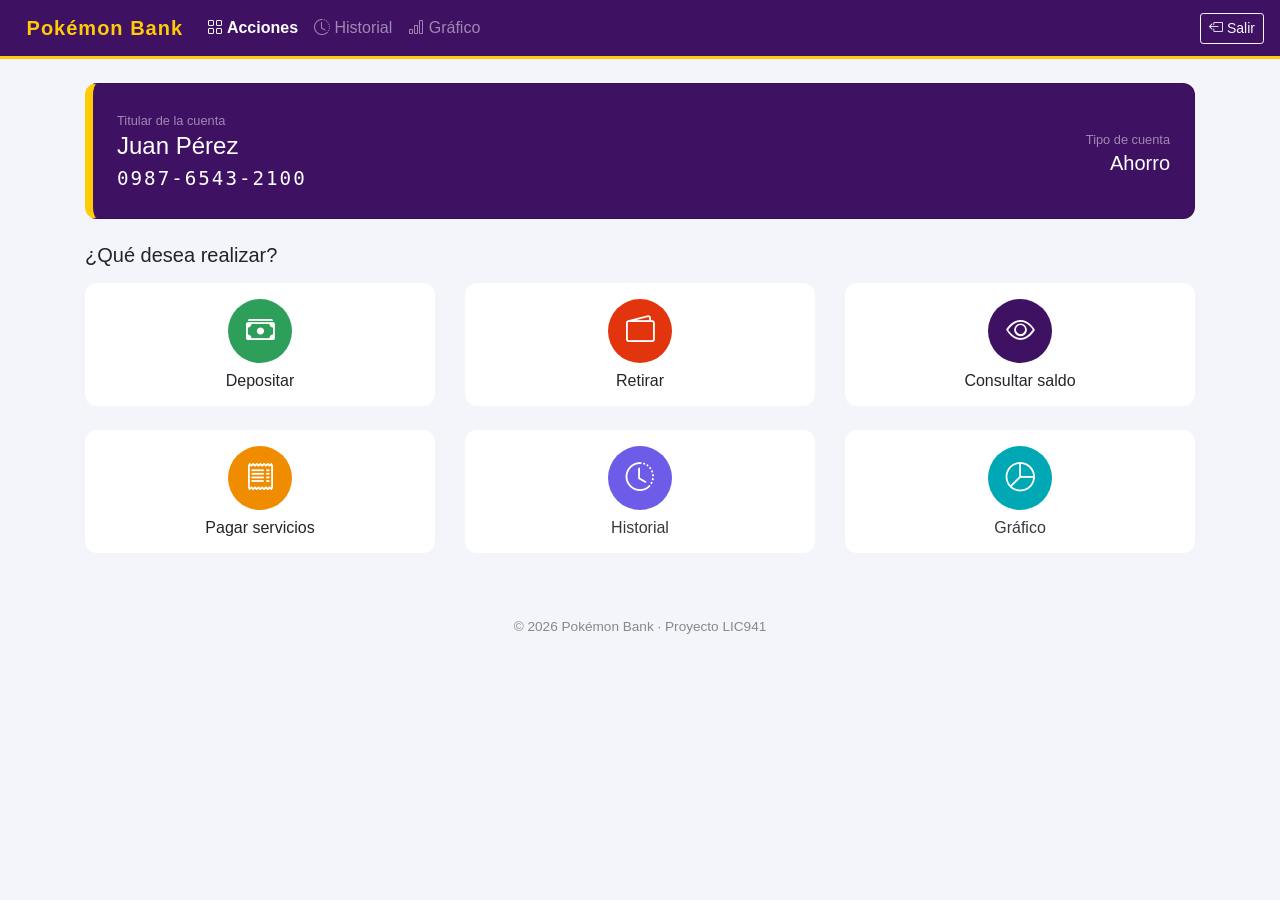
==== acciones.html @ 696d9718 "agregado front que envio privado Julio y Daniel" ====
<!DOCTYPE html>
<html lang="es">
<head>
  <meta charset="UTF-8">
  <meta name="viewport" content="width=device-width, initial-scale=1.0">
  <title>Pokémon Bank | Acciones</title>
  <link rel="stylesheet" href="https://cdn.jsdelivr.net/npm/bootstrap@4.6.2/dist/css/bootstrap.min.css">
  <link rel="stylesheet" href="https://cdn.jsdelivr.net/npm/bootstrap-icons@1.11.3/font/bootstrap-icons.min.css">
  <link rel="stylesheet" href="css/estilos.css">
</head>
<body>

  <!-- Barra de navegación -->
  <nav class="navbar navbar-expand-md navbar-dark navbar-bank">
    <a class="navbar-brand" href="acciones.html"><img src="images/logo.svg" alt="" width="30" class="mr-1"> Pokémon Bank</a>
    <button class="navbar-toggler" type="button" data-toggle="collapse" data-target="#menu" aria-controls="menu" aria-expanded="false" aria-label="Menú">
      <span class="navbar-toggler-icon"></span>
    </button>
    <div class="collapse navbar-collapse" id="menu">
      <ul class="navbar-nav mr-auto">
        <li class="nav-item"><a class="nav-link active" href="acciones.html"><i class="bi bi-grid"></i> Acciones</a></li>
        <li class="nav-item"><a class="nav-link" href="historial.html"><i class="bi bi-clock-history"></i> Historial</a></li>
        <li class="nav-item"><a class="nav-link" href="grafico.html"><i class="bi bi-bar-chart"></i> Gráfico</a></li>
      </ul>
      <a href="index.html" class="btn btn-outline-light btn-sm"><i class="bi bi-box-arrow-left"></i> Salir</a>
    </div>
  </nav>

  <main class="container my-4">

    <!-- Datos del titular -->
    <section class="card cuenta-card p-4 mb-4">
      <div class="d-flex flex-wrap justify-content-between align-items-center">
        <div>
          <small class="text-white-50">Titular de la cuenta</small>
          <h2 class="h4 mb-1">Juan Pérez</h2>
          <span class="numero">0987-6543-2100</span>
        </div>
        <div class="text-md-right mt-3 mt-md-0">
          <small class="text-white-50">Tipo de cuenta</small>
          <p class="h5 mb-0">Ahorro</p>
        </div>
      </div>
    </section>

    <h3 class="h5 mb-3">¿Qué desea realizar?</h3>

    <!-- Acciones -->
    <section class="row">
      <div class="col-6 col-md-4 mb-4">
        <div class="card accion-card text-center p-3" data-toggle="modal" data-target="#modalDeposito">
          <div><span class="accion-icono bg-deposito"><i class="bi bi-cash-stack"></i></span></div>
          <h4 class="h6 mb-0">Depositar</h4>
        </div>
      </div>
      <div class="col-6 col-md-4 mb-4">
        <div class="card accion-card text-center p-3" data-toggle="modal" data-target="#modalRetiro">
          <div><span class="accion-icono bg-retiro"><i class="bi bi-wallet2"></i></span></div>
          <h4 class="h6 mb-0">Retirar</h4>
        </div>
      </div>
      <div class="col-6 col-md-4 mb-4">
        <div class="card accion-card text-center p-3" data-toggle="modal" data-target="#modalSaldo">
          <div><span class="accion-icono bg-saldo"><i class="bi bi-eye"></i></span></div>
          <h4 class="h6 mb-0">Consultar saldo</h4>
        </div>
      </div>
      <div class="col-6 col-md-4 mb-4">
        <div class="card accion-card text-center p-3" data-toggle="modal" data-target="#modalServicios">
          <div><span class="accion-icono bg-servicio"><i class="bi bi-receipt"></i></span></div>
          <h4 class="h6 mb-0">Pagar servicios</h4>
        </div>
      </div>
      <div class="col-6 col-md-4 mb-4">
        <a href="historial.html" class="card accion-card text-center p-3 text-dark text-decoration-none">
          <div><span class="accion-icono bg-historial"><i class="bi bi-clock-history"></i></span></div>
          <h4 class="h6 mb-0">Historial</h4>
        </a>
      </div>
      <div class="col-6 col-md-4 mb-4">
        <a href="grafico.html" class="card accion-card text-center p-3 text-dark text-decoration-none">
          <div><span class="accion-icono bg-grafico"><i class="bi bi-pie-chart"></i></span></div>
          <h4 class="h6 mb-0">Gráfico</h4>
        </a>
      </div>
    </section>
  </main>

  

  <footer class="text-center py-3">© 2026 Pokémon Bank · Proyecto LIC941</footer>

  <!-- JS de Bootstrap (necesario para menú y modales) -->
  <script src="https://cdn.jsdelivr.net/npm/jquery@3.5.1/dist/jquery.slim.min.js"></script>
  <script src="https://cdn.jsdelivr.net/npm/bootstrap@4.6.2/dist/js/bootstrap.bundle.min.js"></script>
</body>
</html>
---- css/estilos.css ----
/* ===== Pokémon Bank ATM - Estilos personalizados ===== */
/* Limpiando Codigo y reformulando */

:root {
  --morado: #3e1163;
  --morado-oscuro: #000208;
  --amarillo: #ffcb05;
  --rojo: #e3350d;
  --verde: #2e9e5b;
  --gris-claro: #f3f5fb;
}

body {
  background: var(--gris-claro);
  font-family: "Segoe UI", Roboto, Arial, sans-serif;
  min-height: 100vh;
}

/* Barra de area de arriba la amarilla*/
.navbar-bank {
  background: var(--morado);
  border-bottom: 3px solid var(--amarillo);
}
.navbar-bank .navbar-brand {
  color: var(--amarillo);
  font-weight: 700;
  letter-spacing: 1px;
}
.navbar-bank .nav-link,
.navbar-bank .navbar-text { color: #fff; }
.navbar-bank .nav-link:hover { color: var(--amarillo); }
.navbar-bank .nav-link.active { color: var(--amarillo); font-weight: 600; }


/* Este se usa en EL fondo de inicio de sesión */
.login-fondo {
  background: linear-gradient(135deg, var(--morado) 0%, var(--morado-oscuro) 100%);
}
.login-card {
  border: none;
  border-top: 6px solid var(--amarillo);
  border-radius: 12px;
  box-shadow: 0 10px 30px rgba(0, 0, 0, .25);
}
.pin-input {
  font-size: 2rem;
  letter-spacing: 1rem;
  text-align: center;
}
.teclado .btn {
  font-size: 1.4rem;
  height: 60px;
  font-weight: 600;
}

/* ---- Tarjeta de cuenta ---- */
.cuenta-card {
  background: var(--morado);
  color: #fff;
  border-radius: 12px;
  border-left: 8px solid var(--amarillo);
}
.cuenta-card .numero { font-family: monospace; font-size: 1.2rem; letter-spacing: 2px; }

/* ---- Botones de acción ---- */
.accion-card {
  border: none;
  border-radius: 12px;
  transition: transform .15s, box-shadow .15s;
  cursor: pointer;
  height: 100%;
}
.accion-card:hover {
  transform: translateY(-4px);
  box-shadow: 0 8px 20px rgba(0, 0, 0, .15);
}
.accion-icono {
  width: 64px; height: 64px;
  border-radius: 50%;
  display: inline-flex; align-items: center; justify-content: center;
  font-size: 1.8rem;
  margin-bottom: .5rem;
  color: #fff;
}




.bg-deposito { background: var(--verde); }
.bg-retiro   { background: var(--rojo); }
.bg-saldo    { background: var(--morado); }
.bg-servicio { background: #f08c00; }
.bg-historial{ background: #6c5ce7; }
.bg-grafico  { background: #00a8b5; }

/* ---- Botones con colores de la marca ---- */
.btn-bank {
  background: var(--amarillo);
  color: var(--morado-oscuro);
  font-weight: 700;
  border: none;
}
.btn-bank:hover { background: #e6b600; color: var(--morado-oscuro); }

/* ---- Historial ---- */
.badge-deposito { background: var(--verde); color: #fff; }
.badge-retiro   { background: var(--rojo); color: #fff; }
.badge-servicio { background: #f08c00; color: #fff; }
.badge-saldo    { background: var(--morado); color: #fff; }
.monto-positivo { color: var(--verde); font-weight: 600; }
.monto-negativo { color: var(--rojo); font-weight: 600; }

/* ---- Gráfico (solo CSS, Fase 1) ---- */
.grafico-barras {
  display: flex;
  align-items: flex-end;
  justify-content: space-around;
  height: 260px;
  border-left: 2px solid #ccc;
  border-bottom: 2px solid #ccc;
  padding: 0 10px;
}
.barra {
  width: 18%;
  border-radius: 6px 6px 0 0;
  position: relative;
  text-align: center;
  color: #fff;
  font-weight: 700;
  padding-top: 6px;
}
.barra-etiqueta {
  display: flex;
  justify-content: space-around;
  font-size: .85rem;
  margin-top: 6px;
}
.barra-etiqueta span { width: 18%; text-align: center; }

footer {
  color: #888;
  font-size: .85rem;
}

/* ---- Responsive ---- */
@media (max-width: 576px) {
  .pin-input { font-size: 1.5rem; letter-spacing: .6rem; }
  .logo-texto { font-size: 1.6rem; }
}
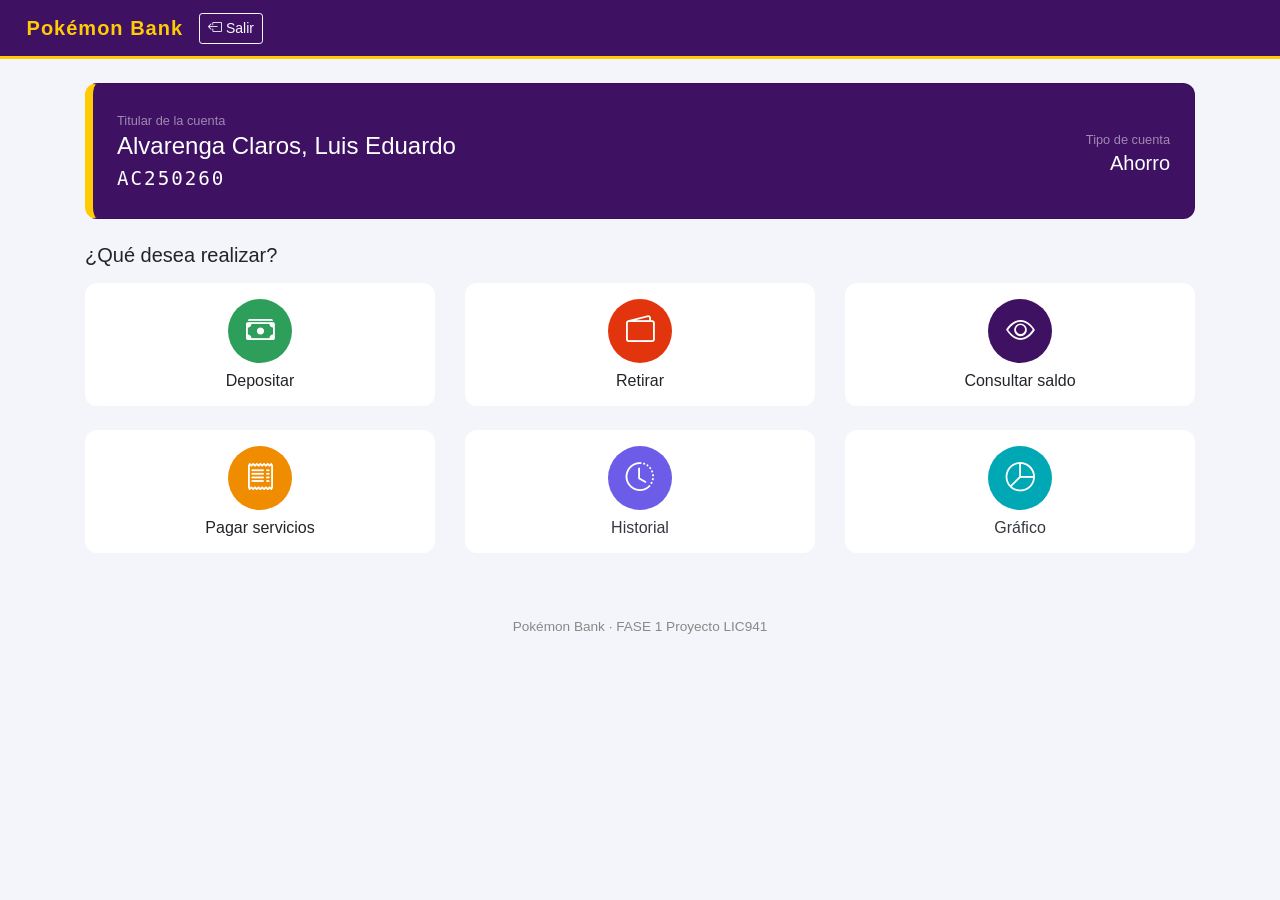
==== commit 49f15e0f: "Edicion de codigo de Acciones - Luis" ====
--- a/acciones.html
+++ b/acciones.html
@@ -13,17 +13,7 @@
   <!-- Barra de navegación -->
   <nav class="navbar navbar-expand-md navbar-dark navbar-bank">
     <a class="navbar-brand" href="acciones.html"><img src="images/logo.svg" alt="" width="30" class="mr-1"> Pokémon Bank</a>
-    <button class="navbar-toggler" type="button" data-toggle="collapse" data-target="#menu" aria-controls="menu" aria-expanded="false" aria-label="Menú">
-      <span class="navbar-toggler-icon"></span>
-    </button>
-    <div class="collapse navbar-collapse" id="menu">
-      <ul class="navbar-nav mr-auto">
-        <li class="nav-item"><a class="nav-link active" href="acciones.html"><i class="bi bi-grid"></i> Acciones</a></li>
-        <li class="nav-item"><a class="nav-link" href="historial.html"><i class="bi bi-clock-history"></i> Historial</a></li>
-        <li class="nav-item"><a class="nav-link" href="grafico.html"><i class="bi bi-bar-chart"></i> Gráfico</a></li>
-      </ul>
-      <a href="index.html" class="btn btn-outline-light btn-sm"><i class="bi bi-box-arrow-left"></i> Salir</a>
-    </div>
+    <a href="index.html" class="btn btn-outline-light btn-sm"><i class="bi bi-box-arrow-left"></i> Salir</a>
   </nav>
 
   <main class="container my-4">
@@ -33,8 +23,8 @@
       <div class="d-flex flex-wrap justify-content-between align-items-center">
         <div>
           <small class="text-white-50">Titular de la cuenta</small>
-          <h2 class="h4 mb-1">Juan Pérez</h2>
-          <span class="numero">0987-6543-2100</span>
+          <h2 class="h4 mb-1">Alvarenga Claros, Luis Eduardo </h2>
+          <span class="numero">AC250260</span>
         </div>
         <div class="text-md-right mt-3 mt-md-0">
           <small class="text-white-50">Tipo de cuenta</small>
@@ -45,38 +35,62 @@
 
     <h3 class="h5 mb-3">¿Qué desea realizar?</h3>
 
-    <!-- Acciones -->
+
+    <!-- Listado de Botones de Acciones -->
     <section class="row">
+
+      <!-- PRIMER BOTON DEPOSITOS -->
       <div class="col-6 col-md-4 mb-4">
-        <div class="card accion-card text-center p-3" data-toggle="modal" data-target="#modalDeposito">
-          <div><span class="accion-icono bg-deposito"><i class="bi bi-cash-stack"></i></span></div>
+        <div class="card accion-card text-center p-3" 
+            data-toggle="modal" 
+            data-target="#modalDeposito">
+          <div><span class="accion-icono bg-deposito">
+            <i class="bi bi-cash-stack"></i></span></div>
           <h4 class="h6 mb-0">Depositar</h4>
         </div>
       </div>
+
+      <!-- SEGUNDO BOTON RETIROS -->
       <div class="col-6 col-md-4 mb-4">
-        <div class="card accion-card text-center p-3" data-toggle="modal" data-target="#modalRetiro">
+        <div class="card accion-card text-center p-3"
+              data-toggle="modal" 
+              data-target="#modalRetiro">
           <div><span class="accion-icono bg-retiro"><i class="bi bi-wallet2"></i></span></div>
           <h4 class="h6 mb-0">Retirar</h4>
         </div>
       </div>
+
+      <!-- TERCER BOTON CONSULTAR SALDO -->
       <div class="col-6 col-md-4 mb-4">
-        <div class="card accion-card text-center p-3" data-toggle="modal" data-target="#modalSaldo">
+        <div class="card accion-card text-center p-3" 
+        data-toggle="modal" 
+        data-target="#modalSaldo">
           <div><span class="accion-icono bg-saldo"><i class="bi bi-eye"></i></span></div>
           <h4 class="h6 mb-0">Consultar saldo</h4>
         </div>
       </div>
+
+      <!-- CUARTO BOTON PAGAR SERVICIOS -->
       <div class="col-6 col-md-4 mb-4">
-        <div class="card accion-card text-center p-3" data-toggle="modal" data-target="#modalServicios">
+        <div class="card accion-card text-center p-3"
+         data-toggle="modal" 
+         data-target="#modalServicios">
           <div><span class="accion-icono bg-servicio"><i class="bi bi-receipt"></i></span></div>
           <h4 class="h6 mb-0">Pagar servicios</h4>
         </div>
       </div>
+
+      <!-- QUINTO BOTON HISTORIAL -->
+       <!-- Este botón redirige a la página historial.html -->
       <div class="col-6 col-md-4 mb-4">
         <a href="historial.html" class="card accion-card text-center p-3 text-dark text-decoration-none">
           <div><span class="accion-icono bg-historial"><i class="bi bi-clock-history"></i></span></div>
           <h4 class="h6 mb-0">Historial</h4>
         </a>
       </div>
+
+      <!-- SEXTO BOTON GRAFICO -->
+       <!-- Este botón redirige a la página grafico.html -->
       <div class="col-6 col-md-4 mb-4">
         <a href="grafico.html" class="card accion-card text-center p-3 text-dark text-decoration-none">
           <div><span class="accion-icono bg-grafico"><i class="bi bi-pie-chart"></i></span></div>
@@ -88,9 +102,9 @@
 
   
 
-  <footer class="text-center py-3">© 2026 Pokémon Bank · Proyecto LIC941</footer>
+  <footer class="text-center py-3">Pokémon Bank · FASE 1 Proyecto LIC941</footer>
 
-  <!-- JS de Bootstrap (necesario para menú y modales) -->
+  <!-- JS de Bootstrap  -->
   <script src="https://cdn.jsdelivr.net/npm/jquery@3.5.1/dist/jquery.slim.min.js"></script>
   <script src="https://cdn.jsdelivr.net/npm/bootstrap@4.6.2/dist/js/bootstrap.bundle.min.js"></script>
 </body>
